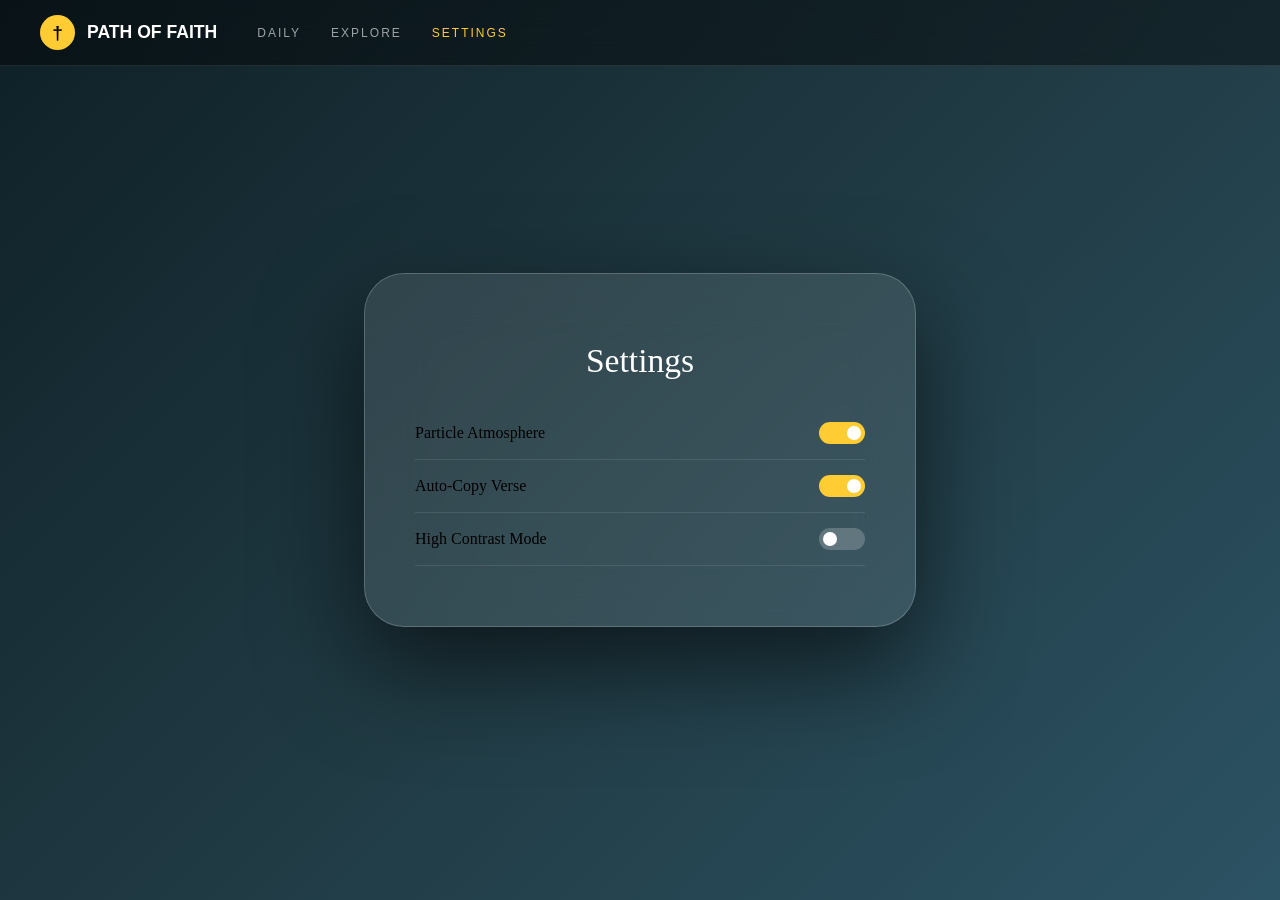
==== index.html @ a73481ed "Update index.html" ====
<!DOCTYPE html>
<html lang="en">
<head>
    <meta charset="UTF-8">
    <meta name="viewport" content="width=device-width, initial-scale=1.0">
    <title>Path of Faith - Settings</title>
    <link rel="stylesheet" href="style.css">
    <style>
        .settings-box {
            text-align: left;
            margin-top: 20px;
        }
        .setting-row {
            display: flex;
            justify-content: space-between;
            align-items: center;
            padding: 15px 0;
            border-bottom: 1px solid rgba(255,255,255,0.1);
        }
        /* Toggle Switch Styling */
        .switch {
            position: relative;
            display: inline-block;
            width: 46px;
            height: 22px;
        }
        .switch input { opacity: 0; width: 0; height: 0; }
        .slider {
            position: absolute; cursor: pointer;
            top: 0; left: 0; right: 0; bottom: 0;
            background-color: rgba(255,255,255,0.2);
            transition: .3s; border-radius: 34px;
        }
        .slider:before {
            position: absolute; content: "";
            height: 14px; width: 14px;
            left: 4px; bottom: 4px;
            background-color: white;
            transition: .3s; border-radius: 50%;
        }
        input:checked + .slider { background-color: var(--gold); }
        input:checked + .slider:before { transform: translateX(24px); }
    </style>
</head>
<body>
    <div id="bg-canvas"></div>
    <canvas id="particle-overlay"></canvas>

    <nav id="mainNav">
        <div class="logo-container">
            <div class="logo-circle">†</div>
            <span class="logo-text">PATH OF FAITH</span>
        </div>
        <div class="nav-links">
            <a href="index.html">Daily</a>
            <a href="explore.html">Explore</a>
            <a href="settings.html" class="active-link">Settings</a>
        </div>
    </nav>

    <div class="container" style="cursor: default; max-width: 450px;">
        <h1>Settings</h1>
        <div class="settings-box">
            <div class="setting-row">
                <span>Particle Atmosphere</span>
                <label class="switch">
                    <input type="checkbox" id="particleToggle">
                    <span class="slider"></span>
                </label>
            </div>
            <div class="setting-row">
                <span>Auto-Copy Verse</span>
                <label class="switch">
                    <input type="checkbox" id="copyToggle">
                    <span class="slider"></span>
                </label>
            </div>
            <div class="setting-row">
                <span>High Contrast Mode</span>
                <label class="switch">
                    <input type="checkbox" id="contrastToggle">
                    <span class="slider"></span>
                </label>
            </div>
        </div>
    </div>

    <script src="script.js"></script>
</body>
</html>
---- style.css ----
:root {
    --gold: #ffcc33;
    --white: #ffffff;
    --glass: rgba(255, 255, 255, 0.1);
    /* Default theme colors for when JSON is loading */
    --default-gradient: linear-gradient(135deg, #0f2027, #203a43, #2c5364);
}

body, html {
    margin: 0; padding: 0;
    width: 100%; height: 100%;
    overflow: hidden;
    display: flex; justify-content: center; align-items: center;
    font-family: 'Georgia', serif;
    background: #000; /* True black base */
}

/* --- Atmospheric Background --- */
#bg-canvas {
    position: absolute; 
    top: 0; 
    left: 0; 
    z-index: 1;
    width: 100%; 
    height: 100%;
    /* This fixes the "Gray" look on load */
    background: var(--default-gradient);
    transition: background 1.5s cubic-bezier(0.4, 0, 0.2, 1);
}

#particle-overlay {
    position: absolute; 
    top: 0; 
    left: 0; 
    z-index: 2;
    pointer-events: none;
}

/* --- Persistent Navigation Bar --- */
nav {
    position: fixed; 
    top: 0; 
    left: 0; 
    width: 100%; 
    z-index: 100;
    display: flex; 
    justify-content: flex-start; 
    align-items: center;
    padding: 15px 40px; 
    box-sizing: border-box;
    background: rgba(0, 0, 0, 0.4);
    backdrop-filter: blur(20px);
    -webkit-backdrop-filter: blur(20px);
    border-bottom: 1px solid rgba(255, 255, 255, 0.1);
}

.logo-container {
    display: flex; 
    align-items: center; 
    gap: 12px;
    color: var(--white); 
    font-family: 'Verdana', sans-serif;
    font-weight: bold; 
    font-size: 1.1rem; 
    margin-right: 40px;
}

.logo-circle {
    width: 35px; 
    height: 35px; 
    background: var(--gold);
    border-radius: 50%; 
    display: flex; 
    align-items: center;
    justify-content: center; 
    color: #000; 
    font-size: 1.2rem;
}

.nav-links { 
    display: flex; 
    gap: 30px; 
}

nav a {
    color: rgba(255, 255, 255, 0.6); 
    text-decoration: none;
    font-family: 'Verdana', sans-serif; 
    font-size: 0.75rem;
    text-transform: uppercase; 
    letter-spacing: 2px; 
    transition: 0.3s;
}

nav a:hover, nav a.active-link { 
    color: var(--gold); 
}

/* --- Central Content Card --- */
.container {
    position: relative; 
    z-index: 10; 
    text-align: center; 
    padding: 60px 50px;
    max-width: 800px; 
    width: 85%; 
    background: var(--glass);
    backdrop-filter: blur(30px); 
    -webkit-backdrop-filter: blur(30px);
    border-radius: 40px; 
    border: 1px solid rgba(255,255,255,0.2);
    box-shadow: 0 40px 100px rgba(0,0,0,0.6);
    cursor: pointer; 
    transition: all 0.5s ease; 
    user-select: none;
}

.container:hover { 
    transform: scale(1.01); 
    background: rgba(255, 255, 255, 0.15); 
}

/* Card Content Animations */
.verse-content { 
    opacity: 0; 
    transform: translateY(10px); 
    transition: all 0.8s ease; 
}

.verse-content.active { 
    opacity: 1; 
    transform: translateY(0); 
}

h1 { 
    color: var(--white); 
    font-weight: 400; 
    font-size: 2.1rem; 
    line-height: 1.6; 
    margin: 0; 
}

.highlight { 
    color: var(--gold); 
    font-style: italic; 
    font-weight: bold; 
}

.reference { 
    margin-top: 40px; 
    color: var(--gold); 
    letter-spacing: 6px; 
    text-transform: uppercase; 
    font-size: 0.9rem; 
    font-family: 'Verdana', sans-serif; 
    opacity: 0.9; 
}

/* --- Toast Notification --- */
#toast {
    position: fixed; 
    top: 100px; 
    background: var(--gold); 
    color: #000;
    padding: 12px 35px; 
    border-radius: 50px; 
    font-family: sans-serif;
    font-weight: bold; 
    display: none; 
    z-index: 110;
    box-shadow: 0 10px 30px rgba(0,0,0,0.2);
}

/* --- Responsive Layout --- */
@media (max-width: 600px) {
    nav { padding: 15px 20px; }
    .logo-text { display: none; }
    h1 { font-size: 1.6rem; }
    .container { padding: 40px 30px; }
}
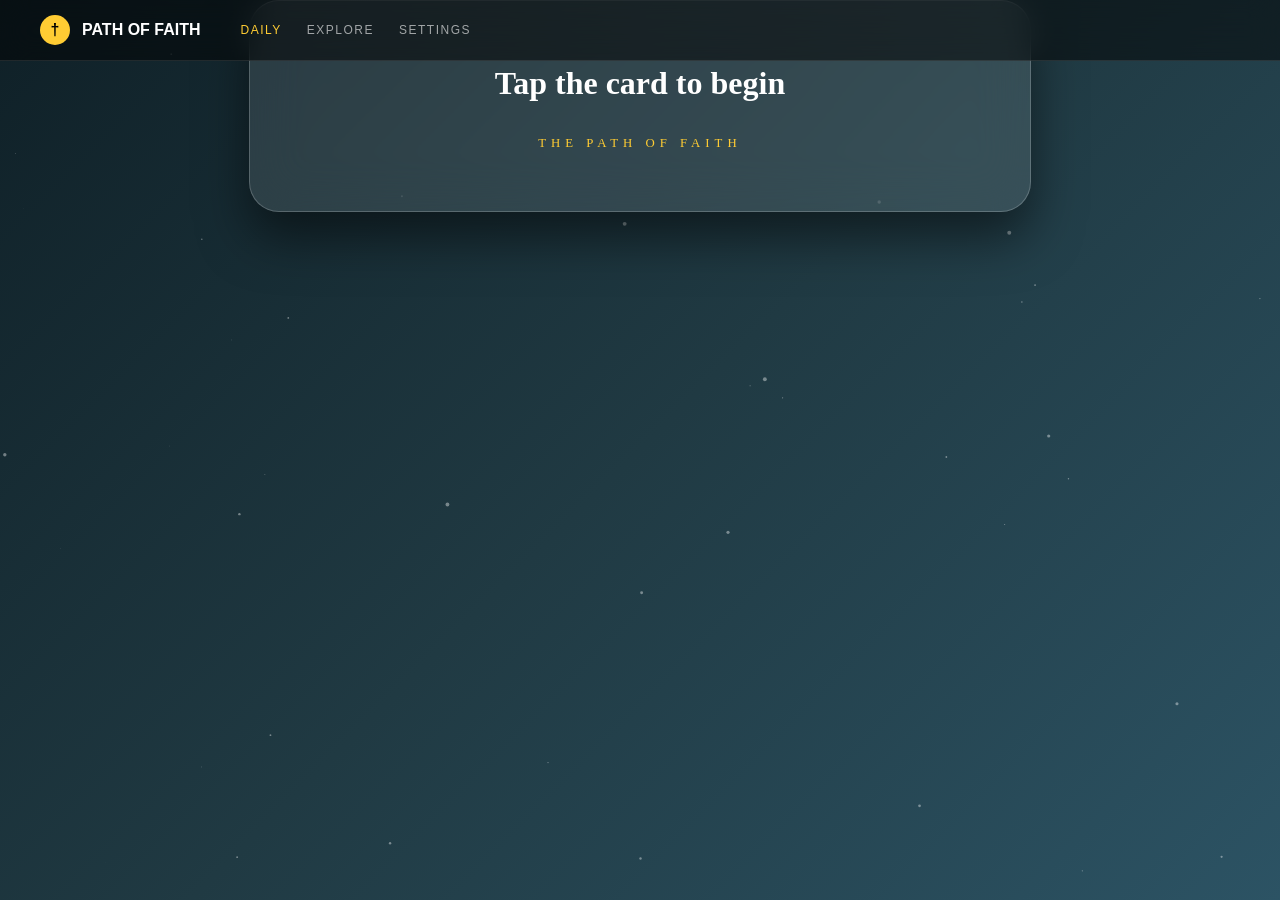
==== commit 091e566b: "Update index.html" ====
--- a/index.html
+++ b/index.html
@@ -3,48 +3,15 @@
 <head>
     <meta charset="UTF-8">
     <meta name="viewport" content="width=device-width, initial-scale=1.0">
-    <title>Path of Faith - Settings</title>
+    <title>Path of Faith - Daily</title>
     <link rel="stylesheet" href="style.css">
-    <style>
-        .settings-box {
-            text-align: left;
-            margin-top: 20px;
-        }
-        .setting-row {
-            display: flex;
-            justify-content: space-between;
-            align-items: center;
-            padding: 15px 0;
-            border-bottom: 1px solid rgba(255,255,255,0.1);
-        }
-        /* Toggle Switch Styling */
-        .switch {
-            position: relative;
-            display: inline-block;
-            width: 46px;
-            height: 22px;
-        }
-        .switch input { opacity: 0; width: 0; height: 0; }
-        .slider {
-            position: absolute; cursor: pointer;
-            top: 0; left: 0; right: 0; bottom: 0;
-            background-color: rgba(255,255,255,0.2);
-            transition: .3s; border-radius: 34px;
-        }
-        .slider:before {
-            position: absolute; content: "";
-            height: 14px; width: 14px;
-            left: 4px; bottom: 4px;
-            background-color: white;
-            transition: .3s; border-radius: 50%;
-        }
-        input:checked + .slider { background-color: var(--gold); }
-        input:checked + .slider:before { transform: translateX(24px); }
-    </style>
 </head>
 <body>
+
     <div id="bg-canvas"></div>
     <canvas id="particle-overlay"></canvas>
+    
+    <div id="toast">Verse Copied to Clipboard</div>
 
     <nav id="mainNav">
         <div class="logo-container">
@@ -52,36 +19,16 @@
             <span class="logo-text">PATH OF FAITH</span>
         </div>
         <div class="nav-links">
-            <a href="index.html">Daily</a>
+            <a href="index.html" class="active-link">Daily</a>
             <a href="explore.html">Explore</a>
-            <a href="settings.html" class="active-link">Settings</a>
+            <a href="settings.html">Settings</a>
         </div>
     </nav>
 
-    <div class="container" style="cursor: default; max-width: 450px;">
-        <h1>Settings</h1>
-        <div class="settings-box">
-            <div class="setting-row">
-                <span>Particle Atmosphere</span>
-                <label class="switch">
-                    <input type="checkbox" id="particleToggle">
-                    <span class="slider"></span>
-                </label>
-            </div>
-            <div class="setting-row">
-                <span>Auto-Copy Verse</span>
-                <label class="switch">
-                    <input type="checkbox" id="copyToggle">
-                    <span class="slider"></span>
-                </label>
-            </div>
-            <div class="setting-row">
-                <span>High Contrast Mode</span>
-                <label class="switch">
-                    <input type="checkbox" id="contrastToggle">
-                    <span class="slider"></span>
-                </label>
-            </div>
+    <div class="container" id="bibleCard">
+        <div id="contentWrapper" class="verse-content active">
+            <h1 id="verseDisplay">Tap the card to begin</h1>
+            <div class="reference" id="refDisplay">The Path of Faith</div>
         </div>
     </div>
 
--- a/style.css
+++ b/style.css
@@ -2,179 +2,98 @@
     --gold: #ffcc33;
     --white: #ffffff;
     --glass: rgba(255, 255, 255, 0.1);
-    /* Default theme colors for when JSON is loading */
-    --default-gradient: linear-gradient(135deg, #0f2027, #203a43, #2c5364);
+    /* This gradient is the "Gray Screen" killer */
+    --fallback-bg: linear-gradient(135deg, #0f2027, #203a43, #2c5364);
 }
 
 body, html {
     margin: 0; padding: 0;
     width: 100%; height: 100%;
     overflow: hidden;
-    display: flex; justify-content: center; align-items: center;
+    background: #000;
     font-family: 'Georgia', serif;
-    background: #000; /* True black base */
 }
 
-/* --- Atmospheric Background --- */
+/* Atmospheric Background */
 #bg-canvas {
-    position: absolute; 
-    top: 0; 
-    left: 0; 
-    z-index: 1;
-    width: 100%; 
-    height: 100%;
-    /* This fixes the "Gray" look on load */
-    background: var(--default-gradient);
-    transition: background 1.5s cubic-bezier(0.4, 0, 0.2, 1);
+    position: absolute; top: 0; left: 0; z-index: 1;
+    width: 100%; height: 100%;
+    background: var(--fallback-bg);
+    transition: background 1.5s ease-in-out;
 }
 
 #particle-overlay {
-    position: absolute; 
-    top: 0; 
-    left: 0; 
-    z-index: 2;
+    position: absolute; top: 0; left: 0; z-index: 2;
     pointer-events: none;
 }
 
-/* --- Persistent Navigation Bar --- */
+/* Navigation Bar */
 nav {
-    position: fixed; 
-    top: 0; 
-    left: 0; 
-    width: 100%; 
-    z-index: 100;
-    display: flex; 
-    justify-content: flex-start; 
-    align-items: center;
-    padding: 15px 40px; 
-    box-sizing: border-box;
-    background: rgba(0, 0, 0, 0.4);
-    backdrop-filter: blur(20px);
-    -webkit-backdrop-filter: blur(20px);
+    position: fixed; top: 0; left: 0; width: 100%; z-index: 100;
+    display: flex; align-items: center; padding: 15px 40px; 
+    box-sizing: border-box; background: rgba(0, 0, 0, 0.5);
+    backdrop-filter: blur(15px); -webkit-backdrop-filter: blur(15px);
     border-bottom: 1px solid rgba(255, 255, 255, 0.1);
 }
 
 .logo-container {
-    display: flex; 
-    align-items: center; 
-    gap: 12px;
-    color: var(--white); 
-    font-family: 'Verdana', sans-serif;
-    font-weight: bold; 
-    font-size: 1.1rem; 
-    margin-right: 40px;
+    display: flex; align-items: center; gap: 12px;
+    color: var(--white); font-family: sans-serif;
+    font-weight: bold; margin-right: 40px;
 }
 
 .logo-circle {
-    width: 35px; 
-    height: 35px; 
-    background: var(--gold);
-    border-radius: 50%; 
-    display: flex; 
-    align-items: center;
-    justify-content: center; 
-    color: #000; 
-    font-size: 1.2rem;
+    width: 30px; height: 30px; background: var(--gold);
+    border-radius: 50%; display: flex; align-items: center;
+    justify-content: center; color: #000; font-weight: bold;
 }
 
-.nav-links { 
-    display: flex; 
-    gap: 30px; 
+.nav-links { display: flex; gap: 25px; }
+nav a {
+    color: rgba(255, 255, 255, 0.6); text-decoration: none;
+    font-family: sans-serif; font-size: 0.75rem;
+    text-transform: uppercase; letter-spacing: 1.5px; transition: 0.3s;
+}
+nav a:hover, nav a.active-link { color: var(--gold); }
+
+/* Main Card */
+.container {
+    position: relative; z-index: 10; text-align: center; padding: 60px 40px;
+    max-width: 700px; width: 85%; margin: 0 auto;
+    background: var(--glass); backdrop-filter: blur(25px);
+    border-radius: 30px; border: 1px solid rgba(255,255,255,0.2);
+    box-shadow: 0 25px 50px rgba(0,0,0,0.5);
+    cursor: pointer; transition: 0.4s;
 }
 
-nav a {
-    color: rgba(255, 255, 255, 0.6); 
-    text-decoration: none;
-    font-family: 'Verdana', sans-serif; 
-    font-size: 0.75rem;
-    text-transform: uppercase; 
-    letter-spacing: 2px; 
-    transition: 0.3s;
+.verse-content { opacity: 0; transform: scale(0.95); transition: 0.6s ease; }
+.verse-content.active { opacity: 1; transform: scale(1); }
+
+h1 { color: var(--white); font-size: 2rem; line-height: 1.4; margin: 0; }
+.reference { margin-top: 30px; color: var(--gold); letter-spacing: 5px; font-size: 0.8rem; text-transform: uppercase; }
+
+/* Settings UI */
+.setting-row { 
+    display: flex; justify-content: space-between; align-items: center; 
+    padding: 20px 0; border-bottom: 1px solid rgba(255,255,255,0.1); 
+    color: white; font-family: sans-serif; 
 }
 
-nav a:hover, nav a.active-link { 
-    color: var(--gold); 
+.switch { position: relative; width: 44px; height: 22px; }
+.switch input { opacity: 0; width: 0; height: 0; }
+.slider { 
+    position: absolute; cursor: pointer; top: 0; left: 0; right: 0; bottom: 0; 
+    background: rgba(255,255,255,0.2); transition: .3s; border-radius: 20px; 
 }
+.slider:before { 
+    position: absolute; content: ""; height: 16px; width: 16px; 
+    left: 3px; bottom: 3px; background: white; transition: .3s; border-radius: 50%; 
+}
+input:checked + .slider { background: var(--gold); }
+input:checked + .slider:before { transform: translateX(22px); }
 
-/* --- Central Content Card --- */
-.container {
-    position: relative; 
-    z-index: 10; 
-    text-align: center; 
-    padding: 60px 50px;
-    max-width: 800px; 
-    width: 85%; 
-    background: var(--glass);
-    backdrop-filter: blur(30px); 
-    -webkit-backdrop-filter: blur(30px);
-    border-radius: 40px; 
-    border: 1px solid rgba(255,255,255,0.2);
-    box-shadow: 0 40px 100px rgba(0,0,0,0.6);
-    cursor: pointer; 
-    transition: all 0.5s ease; 
-    user-select: none;
+#toast {
+    position: fixed; top: 100px; background: var(--gold); color: #000;
+    padding: 10px 30px; border-radius: 50px; font-family: sans-serif;
+    font-weight: bold; display: none; z-index: 110;
 }
-
-.container:hover { 
-    transform: scale(1.01); 
-    background: rgba(255, 255, 255, 0.15); 
-}
-
-/* Card Content Animations */
-.verse-content { 
-    opacity: 0; 
-    transform: translateY(10px); 
-    transition: all 0.8s ease; 
-}
-
-.verse-content.active { 
-    opacity: 1; 
-    transform: translateY(0); 
-}
-
-h1 { 
-    color: var(--white); 
-    font-weight: 400; 
-    font-size: 2.1rem; 
-    line-height: 1.6; 
-    margin: 0; 
-}
-
-.highlight { 
-    color: var(--gold); 
-    font-style: italic; 
-    font-weight: bold; 
-}
-
-.reference { 
-    margin-top: 40px; 
-    color: var(--gold); 
-    letter-spacing: 6px; 
-    text-transform: uppercase; 
-    font-size: 0.9rem; 
-    font-family: 'Verdana', sans-serif; 
-    opacity: 0.9; 
-}
-
-/* --- Toast Notification --- */
-#toast {
-    position: fixed; 
-    top: 100px; 
-    background: var(--gold); 
-    color: #000;
-    padding: 12px 35px; 
-    border-radius: 50px; 
-    font-family: sans-serif;
-    font-weight: bold; 
-    display: none; 
-    z-index: 110;
-    box-shadow: 0 10px 30px rgba(0,0,0,0.2);
-}
-
-/* --- Responsive Layout --- */
-@media (max-width: 600px) {
-    nav { padding: 15px 20px; }
-    .logo-text { display: none; }
-    h1 { font-size: 1.6rem; }
-    .container { padding: 40px 30px; }
-}
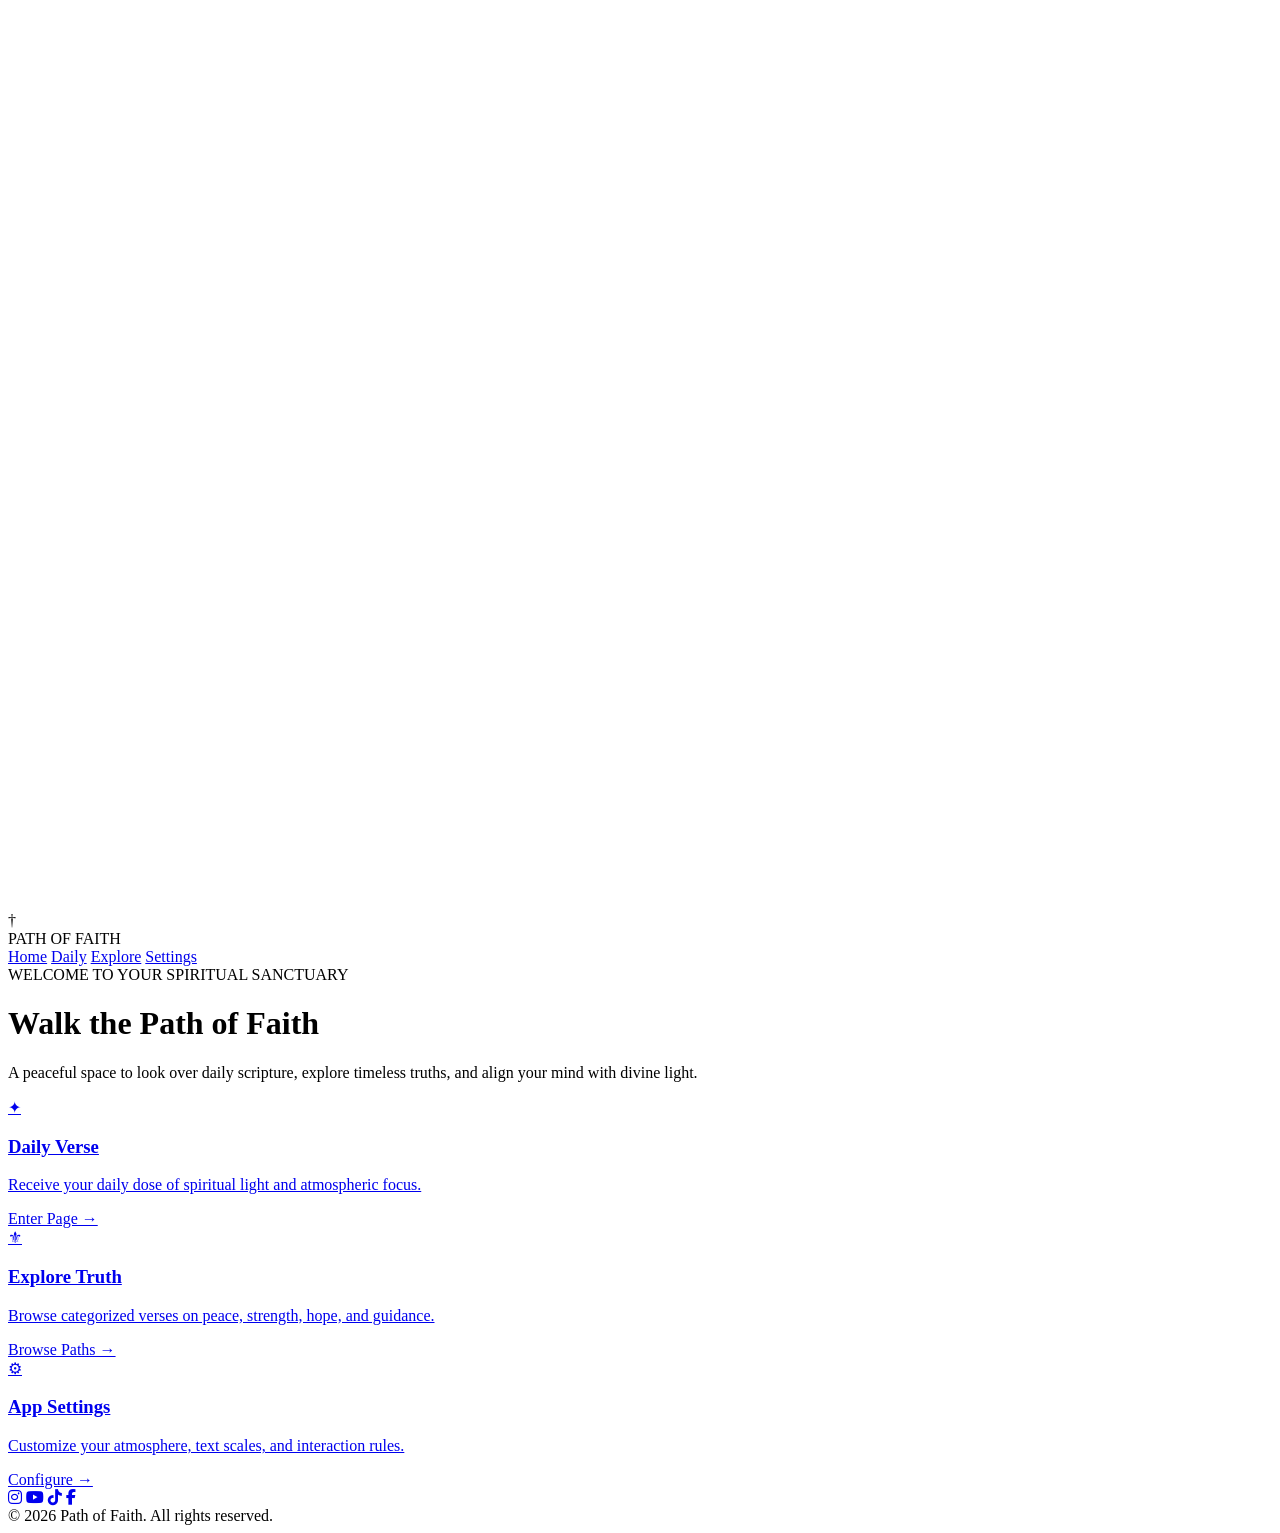
==== commit 01a4f59a: "Create index.html" ====
--- a/index.html
+++ b/index.html
@@ -3,15 +3,14 @@
 <head>
     <meta charset="UTF-8">
     <meta name="viewport" content="width=device-width, initial-scale=1.0">
-    <title>Path of Faith - Daily</title>
-    <link rel="stylesheet" href="style.css">
+    <title>Path of Faith - Welcome</title>
+    <link rel="stylesheet" href="https://cdnjs.cloudflare.com/ajax/libs/font-awesome/6.4.2/css/all.min.css">
+    <link rel="stylesheet" href="index.style.css">
 </head>
 <body>
 
     <div id="bg-canvas"></div>
     <canvas id="particle-overlay"></canvas>
-    
-    <div id="toast">Verse Copied to Clipboard</div>
 
     <nav id="mainNav">
         <div class="logo-container">
@@ -19,18 +18,55 @@
             <span class="logo-text">PATH OF FAITH</span>
         </div>
         <div class="nav-links">
-            <a href="index.html" class="active-link">Daily</a>
+            <a href="index.html" class="active-link">Home</a>
+            <a href="verses_cards.html">Daily</a>
             <a href="explore.html">Explore</a>
             <a href="settings.html">Settings</a>
         </div>
     </nav>
 
-    <div class="container" id="bibleCard">
-        <div id="contentWrapper" class="verse-content active">
-            <h1 id="verseDisplay">Tap the card to begin</h1>
-            <div class="reference" id="refDisplay">The Path of Faith</div>
+    <div class="welcome-container">
+        <header class="welcome-header">
+            <span class="welcome-subtitle">WELCOME TO YOUR SPIRITUAL SANCTUARY</span>
+            <h1 class="welcome-title">Walk the <span class="highlight">Path of Faith</span></h1>
+            <p class="welcome-desc">A peaceful space to look over daily scripture, explore timeless truths, and align your mind with divine light.</p>
+        </header>
+
+        <div class="hub-grid">
+            <a href="daily.html" class="hub-card">
+                <div class="hub-icon">✦</div>
+                <h3>Daily Verse</h3>
+                <p>Receive your daily dose of spiritual light and atmospheric focus.</p>
+                <span class="hub-action">Enter Page →</span>
+            </a>
+
+            <a href="explore.html" class="hub-card">
+                <div class="hub-icon">⚜</div>
+                <h3>Explore Truth</h3>
+                <p>Browse categorized verses on peace, strength, hope, and guidance.</p>
+                <span class="hub-action">Browse Paths →</span>
+            </a>
+
+            <a href="settings.html" class="hub-card">
+                <div class="hub-icon">⚙</div>
+                <h3>App Settings</h3>
+                <p>Customize your atmosphere, text scales, and interaction rules.</p>
+                <span class="hub-action">Configure →</span>
+            </a>
         </div>
     </div>
+
+    <footer class="app-footer">
+        <div class="footer-socials">
+            <a href="https://instagram.com" target="_blank" aria-label="Instagram"><i class="fab fa-instagram"></i></a>
+            <a href="https://youtube.com" target="_blank" aria-label="YouTube"><i class="fab fa-youtube"></i></a>
+            <a href="https://tiktok.com" target="_blank" aria-label="TikTok"><i class="fab fa-tiktok"></i></a>
+            <a href="https://facebook.com" target="_blank" aria-label="Facebook"><i class="fab fa-facebook-f"></i></a>
+        </div>
+        <div class="footer-copyright">
+            &copy; 2026 Path of Faith. All rights reserved.
+        </div>
+    </footer>
 
     <script src="script.js"></script>
 </body>
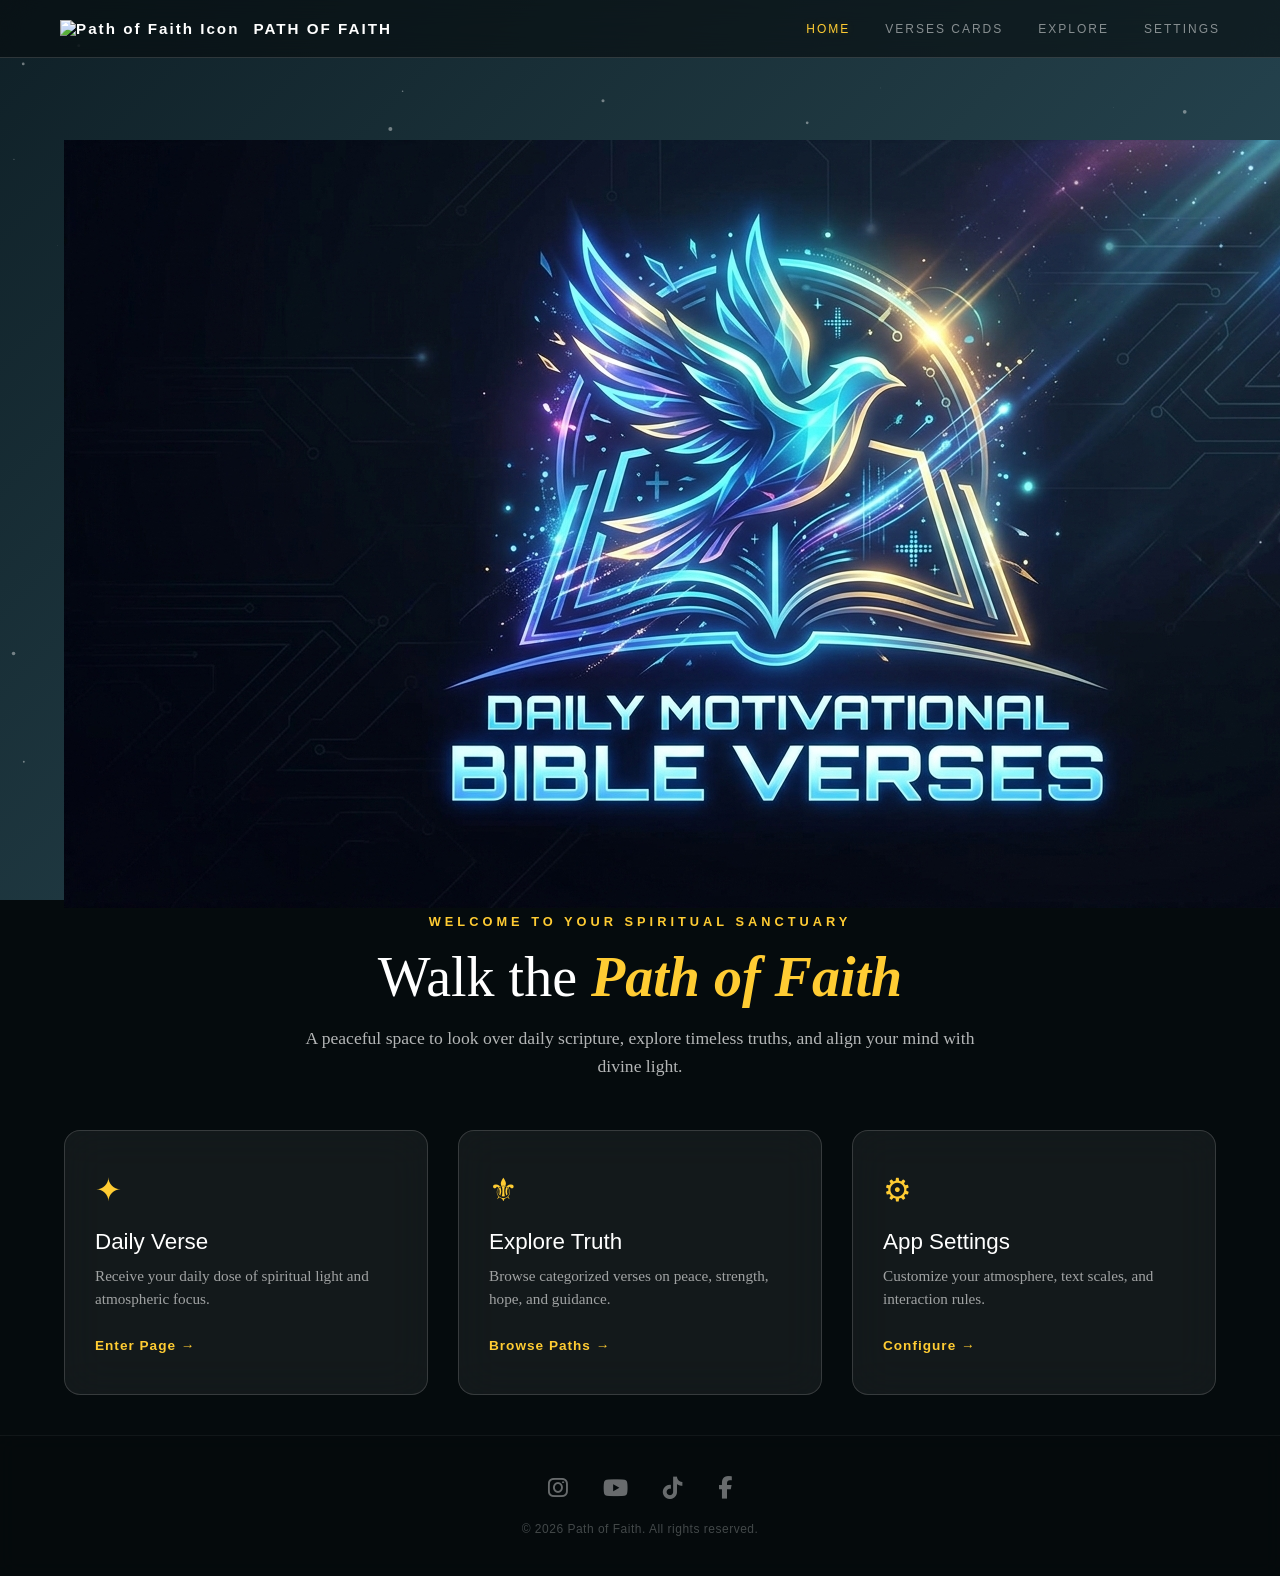
==== commit 3a2043f9: "Update index.html" ====
--- a/index.html
+++ b/index.html
@@ -14,18 +14,23 @@
 
     <nav id="mainNav">
         <div class="logo-container">
-            <div class="logo-circle">†</div>
+            <img src="Gemini_Generated_Image_ah69wkah69wkah69.png" alt="Path of Faith Icon" class="nav-logo-img">
             <span class="logo-text">PATH OF FAITH</span>
         </div>
         <div class="nav-links">
             <a href="index.html" class="active-link">Home</a>
-            <a href="verses_cards.html">Daily</a>
+            <a href="verses_cards.html">Verses Cards</a>
             <a href="explore.html">Explore</a>
             <a href="settings.html">Settings</a>
         </div>
     </nav>
 
     <div class="welcome-container">
+        
+        <div class="hero-logo-wrapper">
+            <img src="Daily_Motivational_Bible_Verses_Logo.png" alt="Daily Motivational Bible Verses Logo" class="center-hero-logo">
+        </div>
+
         <header class="welcome-header">
             <span class="welcome-subtitle">WELCOME TO YOUR SPIRITUAL SANCTUARY</span>
             <h1 class="welcome-title">Walk the <span class="highlight">Path of Faith</span></h1>
@@ -33,7 +38,7 @@
         </header>
 
         <div class="hub-grid">
-            <a href="daily.html" class="hub-card">
+            <a href="verses_cards.html" class="hub-card">
                 <div class="hub-icon">✦</div>
                 <h3>Daily Verse</h3>
                 <p>Receive your daily dose of spiritual light and atmospheric focus.</p>
--- a/index.style.css
+++ b/index.style.css
@@ -0,0 +1,263 @@
+:root {
+    --gold: #ffcc33;
+    --gold-glow: rgba(255, 204, 51, 0.2);
+    --white: #ffffff;
+    --glass: rgba(255, 255, 255, 0.06);
+    --glass-border: rgba(255, 255, 255, 0.15);
+    --fallback-bg: linear-gradient(135deg, #0f2027, #203a43, #2c5364);
+}
+
+* {
+    box-sizing: border-box;
+}
+
+body, html {
+    margin: 0;
+    padding: 0;
+    width: 100%;
+    min-height: 100vh;
+    overflow-x: hidden;
+    overflow-y: auto; /* Enables natural scrolling for the footer content */
+    background: #050b0d;
+    font-family: 'Georgia', serif;
+}
+
+/* --- Atmospheric Background Layers (Anti-Gray Killers) --- */
+#bg-canvas {
+    position: fixed;
+    top: 0; left: 0;
+    width: 100%; height: 100%;
+    z-index: 1;
+    background: var(--fallback-bg);
+    transition: background 2s cubic-bezier(0.25, 1, 0.5, 1);
+}
+
+#particle-overlay {
+    position: fixed;
+    top: 0; left: 0;
+    z-index: 2;
+    pointer-events: none;
+}
+
+/* --- Floating Luxury Header Navigation --- */
+nav {
+    position: fixed;
+    top: 0; left: 0;
+    width: 100%;
+    z-index: 100;
+    display: flex;
+    align-items: center;
+    justify-content: space-between;
+    padding: 20px 60px;
+    background: rgba(5, 11, 13, 0.6);
+    backdrop-filter: blur(20px);
+    -webkit-backdrop-filter: blur(20px);
+    border-bottom: 1px solid var(--glass-border);
+}
+
+.logo-container {
+    display: flex; align-items: center; gap: 14px;
+    color: var(--white); font-family: sans-serif;
+    font-weight: bold; letter-spacing: 2px; font-size: 0.95rem;
+}
+
+.logo-circle {
+    width: 32px; height: 32px; background: var(--gold);
+    border-radius: 50%; display: flex; align-items: center;
+    justify-content: center; color: #050b0d; font-weight: bold;
+    box-shadow: 0 0 15px var(--gold-glow);
+}
+
+.nav-links { display: flex; gap: 35px; }
+nav a {
+    color: rgba(255, 255, 255, 0.5); text-decoration: none;
+    font-family: sans-serif; font-size: 0.75rem;
+    text-transform: uppercase; letter-spacing: 2px; transition: 0.4s ease;
+}
+nav a:hover, nav a.active-link { 
+    color: var(--gold); text-shadow: 0 0 10px var(--gold-glow);
+}
+
+/* --- True Dashboard Landing Elements --- */
+.welcome-container {
+    position: relative;
+    z-index: 10;
+    max-width: 1200px;
+    width: 90%;
+    margin: 140px auto 40px auto; 
+    text-align: center;
+}
+
+.welcome-header {
+    margin-bottom: 50px;
+}
+
+.welcome-subtitle {
+    color: var(--gold);
+    font-family: sans-serif;
+    font-size: 0.8rem;
+    letter-spacing: 4px;
+    font-weight: bold;
+}
+
+.welcome-title {
+    color: var(--white);
+    font-size: 3.5rem;
+    margin: 15px 0;
+    font-weight: 400;
+}
+
+.welcome-desc {
+    color: rgba(255,255,255,0.7);
+    font-size: 1.1rem;
+    max-width: 700px;
+    margin: 0 auto;
+    line-height: 1.6;
+}
+
+.highlight { color: var(--gold); font-style: italic; font-weight: bold; }
+
+/* Grid Interface for Landing Selection Cards */
+.hub-grid {
+    display: grid;
+    grid-template-columns: repeat(auto-fit, minmax(300px, 1fr));
+    gap: 30px;
+    margin-top: 40px;
+}
+
+.hub-card {
+    background: var(--glass);
+    backdrop-filter: blur(20px);
+    -webkit-backdrop-filter: blur(20px);
+    border: 1px solid var(--glass-border);
+    border-radius: 16px;
+    padding: 40px 30px;
+    text-decoration: none;
+    color: var(--white);
+    text-align: left;
+    transition: all 0.4s cubic-bezier(0.25, 1, 0.5, 1);
+}
+
+.hub-card:hover {
+    transform: translateY(-5px);
+    background: rgba(255,255,255,0.1);
+    border-color: var(--gold);
+    box-shadow: 0 20px 40px rgba(0,0,0,0.4);
+}
+
+.hub-icon {
+    font-size: 2rem;
+    color: var(--gold);
+    margin-bottom: 20px;
+}
+
+.hub-card h3 {
+    margin: 0 0 10px 0;
+    font-family: sans-serif;
+    font-size: 1.4rem;
+    font-weight: 500;
+}
+
+.hub-card p {
+    color: rgba(255,255,255,0.6);
+    font-size: 0.95rem;
+    line-height: 1.5;
+    margin: 0 0 25px 0;
+}
+
+.hub-action {
+    color: var(--gold);
+    font-family: sans-serif;
+    font-size: 0.85rem;
+    font-weight: bold;
+    letter-spacing: 1px;
+}
+
+/* --- Premium Vector Logo Footer Section --- */
+.app-footer {
+    position: relative;
+    z-index: 10;
+    width: 100%;
+    padding: 40px 20px;
+    margin-top: auto;
+    text-align: center;
+    background: rgba(5, 11, 13, 0.4);
+    border-top: 1px solid rgba(255, 255, 255, 0.05);
+    backdrop-filter: blur(10px);
+    -webkit-backdrop-filter: blur(10px);
+}
+
+.footer-socials {
+    display: flex;
+    justify-content: center;
+    gap: 35px;
+    margin-bottom: 20px;
+}
+
+.footer-socials a {
+    color: rgba(255, 255, 255, 0.4);
+    text-decoration: none;
+    font-size: 1.4rem; 
+    transition: color 0.3s cubic-bezier(0.25, 1, 0.5, 1), 
+                transform 0.3s cubic-bezier(0.25, 1, 0.5, 1), 
+                filter 0.3s ease;
+    display: inline-block;
+}
+
+.footer-socials a:hover {
+    color: var(--gold);
+    transform: translateY(-3px);
+    filter: drop-shadow(0 0 8px var(--gold-glow));
+}
+
+.footer-copyright {
+    color: rgba(255, 255, 255, 0.25);
+    font-family: sans-serif;
+    font-size: 0.75rem;
+    letter-spacing: 0.5px;
+}
+
+/* --- Classic Verse Card Module (Absolute Center Point 0,0 Alignment for secondary pages) --- */
+.container {
+    position: absolute;
+    top: 54%; left: 50%;
+    transform: translate(-50%, -50%);
+    z-index: 10;
+    text-align: center;
+    padding: 80px 60px;
+    max-width: 1000px;
+    width: 92%;
+    background: var(--glass);
+    backdrop-filter: blur(25px);
+    -webkit-backdrop-filter: blur(25px);
+    border-radius: 40px;
+    border: 1px solid var(--glass-border);
+    box-shadow: 0 30px 60px rgba(0,0,0,0.6);
+    cursor: pointer;
+    transition: transform 0.4s ease;
+}
+
+.container:hover { transform: translate(-50%, -52%) scale(1.01); }
+
+.verse-content { opacity: 0; transform: scale(0.95); transition: 0.6s ease; }
+.verse-content.active { opacity: 1; transform: scale(1); }
+
+.container h1 { color: var(--white); font-size: 2.8rem; line-height: 1.35; margin: 0; }
+.reference { margin-top: 50px; color: var(--gold); letter-spacing: 8px; font-size: 1rem; text-transform: uppercase; }
+
+/* Global clipboard alert window alignment */
+#toast {
+    position: fixed; bottom: 40px; left: 50%; transform: translateX(-50%);
+    background: var(--gold); color: #000; padding: 12px 35px;
+    border-radius: 50px; font-family: sans-serif; font-weight: bold; display: none; z-index: 110;
+}
+
+/* --- Responsive Adaptability Bounds --- */
+@media (max-width: 768px) {
+    nav { padding: 20px 30px; }
+    .logo-text { display: none; } /* Drops descriptive typography on ultra-slim displays */
+    .welcome-title { font-size: 2.2rem; }
+    .container h1 { font-size: 1.8rem; }
+    .container { padding: 50px 30px; top: 55%; }
+    .footer-socials { gap: 20px; flex-wrap: wrap; }
+}
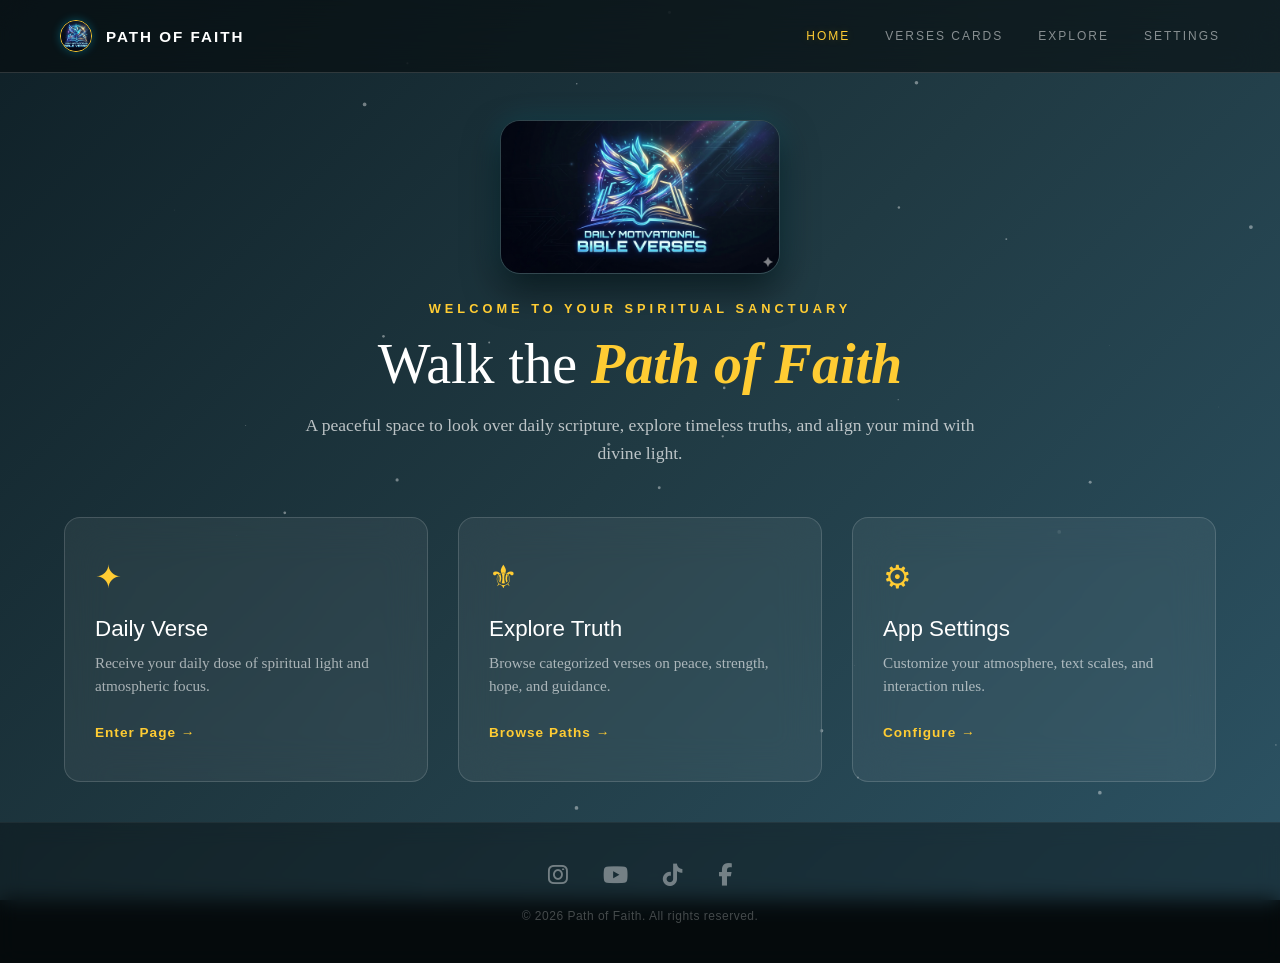
==== commit b4c6f8e6: "Update index.html" ====
--- a/index.html
+++ b/index.html
@@ -14,7 +14,7 @@
 
     <nav id="mainNav">
         <div class="logo-container">
-            <img src="Gemini_Generated_Image_ah69wkah69wkah69.png" alt="Path of Faith Icon" class="nav-logo-img">
+            <img src="Daily_Motivational_Bible_Verses_Logo.png" alt="Path of Faith Icon" class="nav-logo-img">
             <span class="logo-text">PATH OF FAITH</span>
         </div>
         <div class="nav-links">
--- a/index.style.css
+++ b/index.style.css
@@ -17,12 +17,12 @@
     width: 100%;
     min-height: 100vh;
     overflow-x: hidden;
-    overflow-y: auto; /* Enables natural scrolling for the footer content */
+    overflow-y: auto;
     background: #050b0d;
     font-family: 'Georgia', serif;
 }
 
-/* --- Atmospheric Background Layers (Anti-Gray Killers) --- */
+/* --- Atmospheric Background Layers --- */
 #bg-canvas {
     position: fixed;
     top: 0; left: 0;
@@ -56,16 +56,24 @@
 }
 
 .logo-container {
-    display: flex; align-items: center; gap: 14px;
-    color: var(--white); font-family: sans-serif;
-    font-weight: bold; letter-spacing: 2px; font-size: 0.95rem;
-}
-
-.logo-circle {
-    width: 32px; height: 32px; background: var(--gold);
-    border-radius: 50%; display: flex; align-items: center;
-    justify-content: center; color: #050b0d; font-weight: bold;
-    box-shadow: 0 0 15px var(--gold-glow);
+    display: flex; 
+    align-items: center; 
+    gap: 14px;
+    color: var(--white); 
+    font-family: sans-serif;
+    font-weight: bold; 
+    letter-spacing: 2px; 
+    font-size: 0.95rem;
+}
+
+/* New Navigation Image Logo Styling */
+.nav-logo-img {
+    width: 32px;
+    height: 32px;
+    border-radius: 50%;
+    object-fit: cover;
+    border: 1px solid var(--gold);
+    box-shadow: 0 0 10px rgba(0, 212, 255, 0.3);
 }
 
 .nav-links { display: flex; gap: 35px; }
@@ -84,8 +92,33 @@
     z-index: 10;
     max-width: 1200px;
     width: 90%;
-    margin: 140px auto 40px auto; 
+    margin: 120px auto 40px auto; 
     text-align: center;
+}
+
+/* Hero Logo Presentation Styling */
+.hero-logo-wrapper {
+    margin-bottom: 25px;
+    display: flex;
+    justify-content: center;
+    align-items: center;
+}
+
+.center-hero-logo {
+    max-width: 280px;
+    width: 100%;
+    height: auto;
+    border-radius: 20px;
+    box-shadow: 0 15px 35px rgba(0, 0, 0, 0.6),
+                0 0 30px rgba(0, 212, 255, 0.15);
+    border: 1px solid rgba(255, 255, 255, 0.1);
+    transition: transform 0.5s ease, box-shadow 0.5s ease;
+}
+
+.center-hero-logo:hover {
+    transform: scale(1.03);
+    box-shadow: 0 20px 45px rgba(0, 0, 0, 0.7),
+                0 0 40px rgba(0, 212, 255, 0.25);
 }
 
 .welcome-header {
@@ -217,7 +250,7 @@
     letter-spacing: 0.5px;
 }
 
-/* --- Classic Verse Card Module (Absolute Center Point 0,0 Alignment for secondary pages) --- */
+/* --- Classic Verse Card Module --- */
 .container {
     position: absolute;
     top: 54%; left: 50%;
@@ -245,7 +278,6 @@
 .container h1 { color: var(--white); font-size: 2.8rem; line-height: 1.35; margin: 0; }
 .reference { margin-top: 50px; color: var(--gold); letter-spacing: 8px; font-size: 1rem; text-transform: uppercase; }
 
-/* Global clipboard alert window alignment */
 #toast {
     position: fixed; bottom: 40px; left: 50%; transform: translateX(-50%);
     background: var(--gold); color: #000; padding: 12px 35px;
@@ -255,9 +287,10 @@
 /* --- Responsive Adaptability Bounds --- */
 @media (max-width: 768px) {
     nav { padding: 20px 30px; }
-    .logo-text { display: none; } /* Drops descriptive typography on ultra-slim displays */
+    .logo-text { display: none; }
     .welcome-title { font-size: 2.2rem; }
     .container h1 { font-size: 1.8rem; }
     .container { padding: 50px 30px; top: 55%; }
     .footer-socials { gap: 20px; flex-wrap: wrap; }
-}
+    .center-hero-logo { max-width: 220px; }
+}
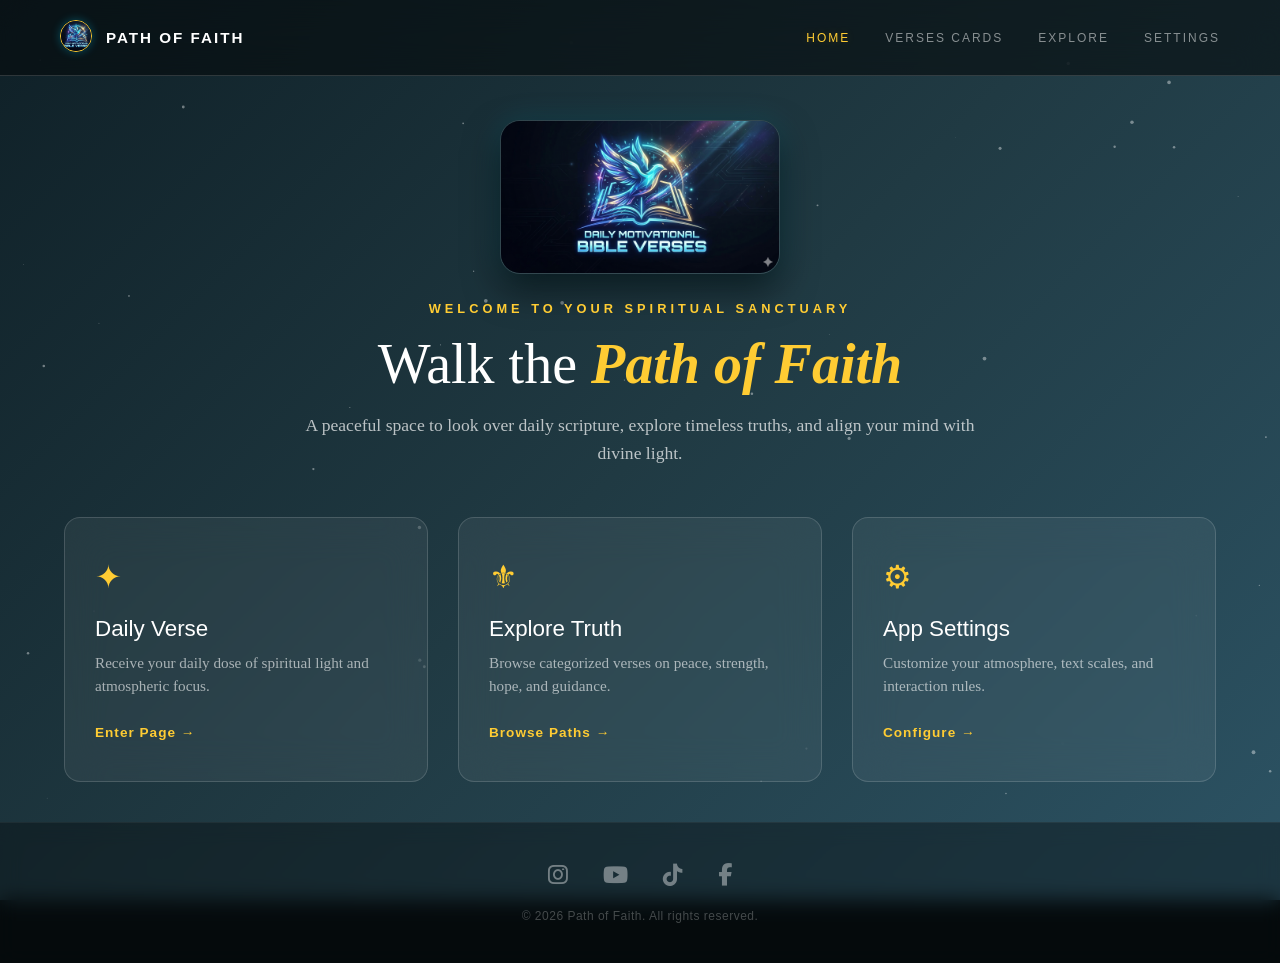
==== commit 1b64c3d6: "Update index.html" ====
--- a/index.html
+++ b/index.html
@@ -14,7 +14,9 @@
 
     <nav id="mainNav">
         <div class="logo-container">
-            <img src="Daily_Motivational_Bible_Verses_Logo.png" alt="Path of Faith Icon" class="nav-logo-img">
+            <div class="logo-circle-frame">
+                <img src="Daily_Motivational_Bible_Verses_Logo.png" alt="Path of Faith Icon" class="nav-logo-img">
+            </div>
             <span class="logo-text">PATH OF FAITH</span>
         </div>
         <div class="nav-links">
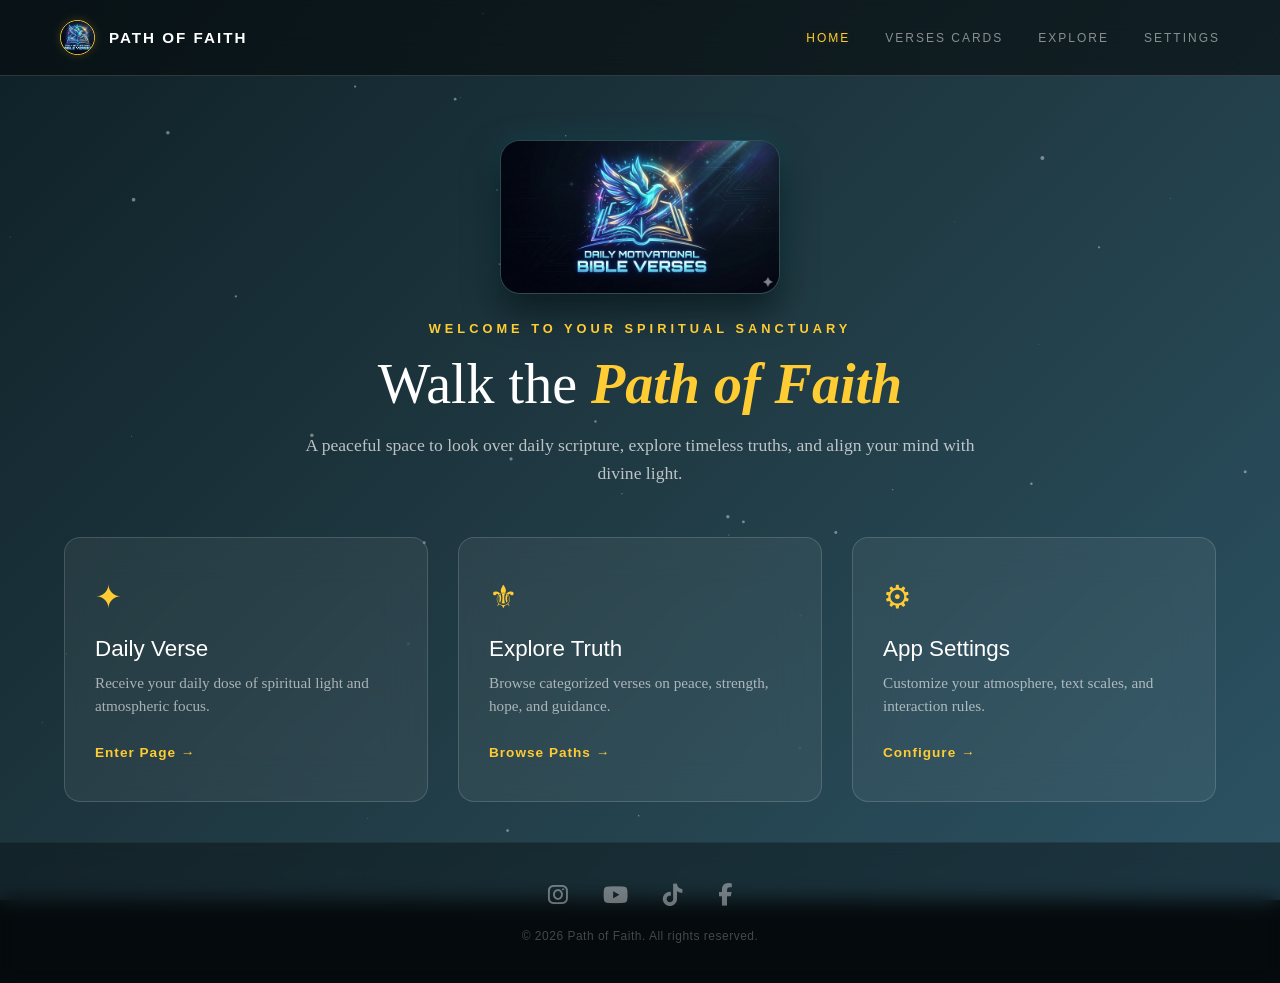
==== commit f65681f1: "Update index.html" ====
--- a/index.html
+++ b/index.html
@@ -6,6 +6,7 @@
     <title>Path of Faith - Welcome</title>
     <link rel="stylesheet" href="https://cdnjs.cloudflare.com/ajax/libs/font-awesome/6.4.2/css/all.min.css">
     <link rel="stylesheet" href="index.style.css">
+    <meta name='dmca-site-verification' content='TW5MdmJFVzBVWmVRcXY0VVBpMmJyNVQ2STNicmJFRFpVelNEcnEvVjl1UT01' />
 </head>
 <body>
 
--- a/index.style.css
+++ b/index.style.css
@@ -66,14 +66,26 @@
     font-size: 0.95rem;
 }
 
-/* New Navigation Image Logo Styling */
+/* Fixed Circular Mask Container Frame */
+.logo-circle-frame {
+    width: 35px;
+    height: 35px;
+    border-radius: 50%;
+    overflow: hidden; /* Crops out image corners completely */
+    border: 1px solid var(--gold);
+    box-shadow: 0 0 10px var(--gold-glow);
+    display: flex;
+    align-items: center;
+    justify-content: center;
+    flex-shrink: 0; /* Prevents resizing on smaller rows */
+}
+
+/* Fills up the new circular frame cleanly without distortion */
 .nav-logo-img {
-    width: 32px;
-    height: 32px;
-    border-radius: 50%;
+    width: 100%;
+    height: 100%;
     object-fit: cover;
-    border: 1px solid var(--gold);
-    box-shadow: 0 0 10px rgba(0, 212, 255, 0.3);
+    display: block;
 }
 
 .nav-links { display: flex; gap: 35px; }
@@ -92,7 +104,7 @@
     z-index: 10;
     max-width: 1200px;
     width: 90%;
-    margin: 120px auto 40px auto; 
+    margin: 140px auto 40px auto; 
     text-align: center;
 }
 
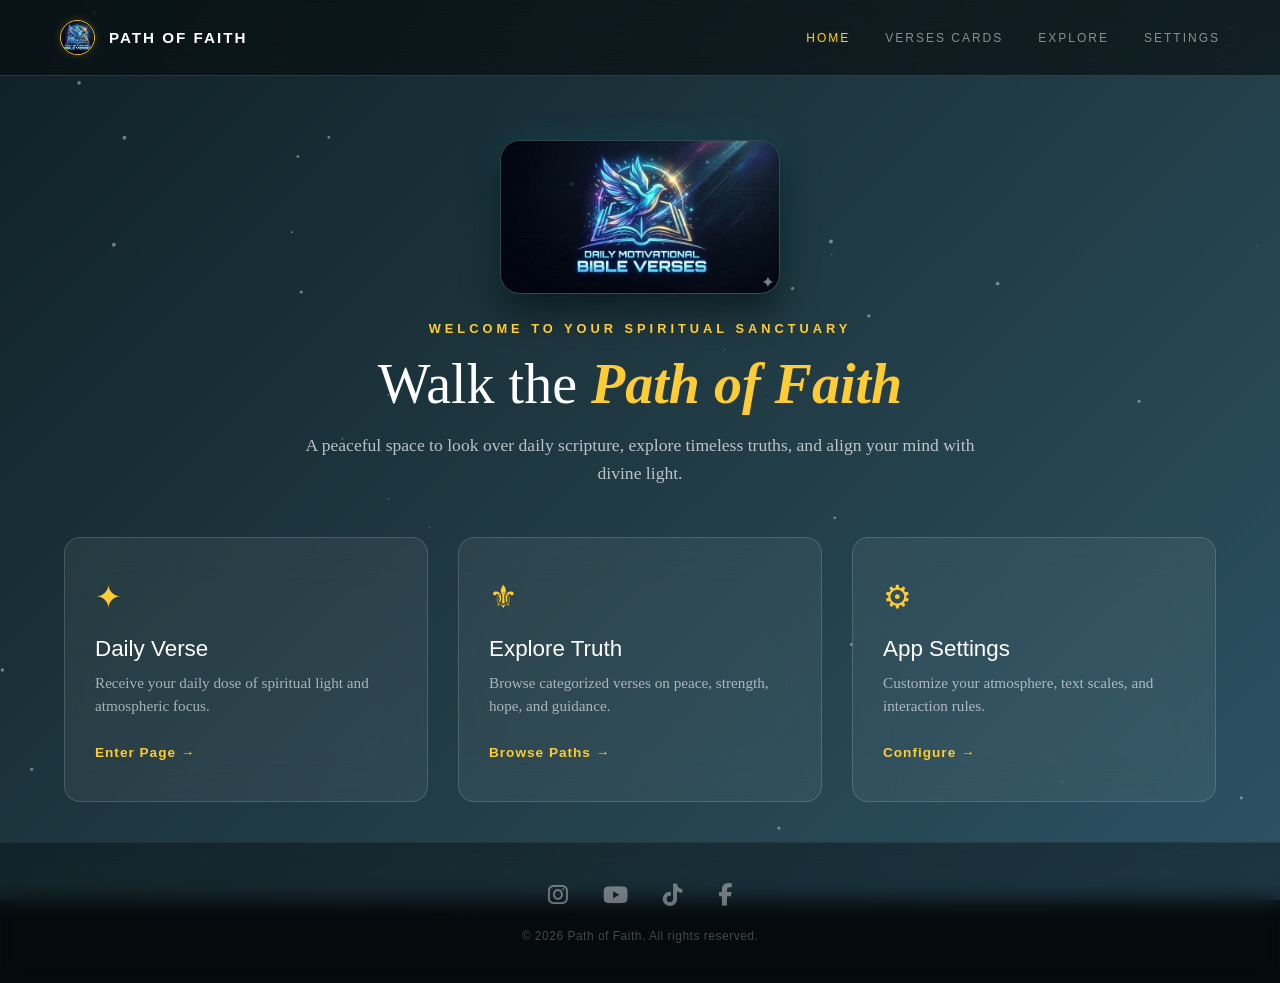
==== commit 4969c0e9: "Update index.html" ====
--- a/index.html
+++ b/index.html
@@ -6,7 +6,6 @@
     <title>Path of Faith - Welcome</title>
     <link rel="stylesheet" href="https://cdnjs.cloudflare.com/ajax/libs/font-awesome/6.4.2/css/all.min.css">
     <link rel="stylesheet" href="index.style.css">
-    <meta name='dmca-site-verification' content='TW5MdmJFVzBVWmVRcXY0VVBpMmJyNVQ2STNicmJFRFpVelNEcnEvVjl1UT01' />
 </head>
 <body>
 
